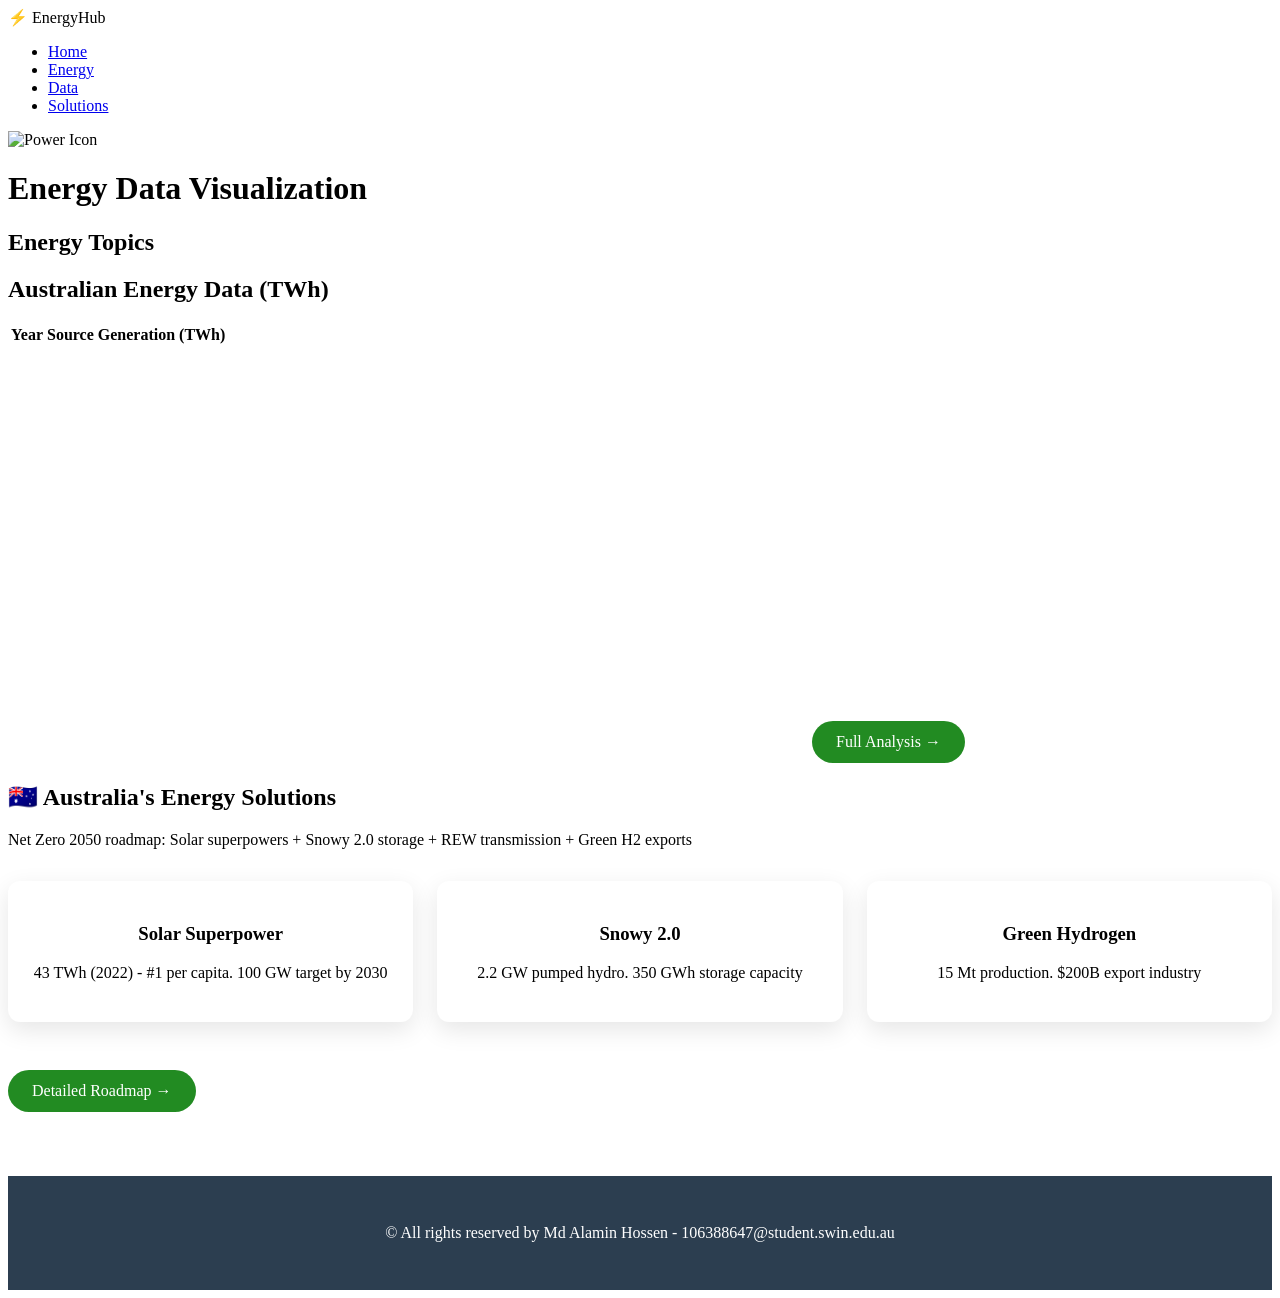
==== Exercise 0.2/index.html @ 3a70f4f9 "Add files via upload" ====
<!DOCTYPE html>
<html lang="en">
<head>
    <meta charset="UTF-8">
    <meta name="viewport" content="width=device-width, initial-scale=1.0">
    <title>Energy Data Webpage</title>
    <link rel="stylesheet" href="css/styles.css">
</head>
<body>
    <nav class="navbar">
        <div class="nav-container">
            <div class="logo">⚡ EnergyHub</div>
    <ul class="nav-links">
                <li><a href="index.html" class="active">Home</a></li>
                <li><a href="#energy-topics">Energy</a></li>
                <li><a href="pages/data-detail.html">Data</a></li>
                <li><a href="pages/solutions.html">Solutions</a></li>
            </ul>
        </div>
    </nav>
    <header>
        <img src="images/PowerIcon.png" alt="Power Icon" id="power-icon">
        <h1>Energy Data Visualization</h1>
    </header>
    
    <main>
        <section id="energy-topics">
            <h2>Energy Topics</h2>
            <div id="topic-gallery" class="gallery">
                <!-- Images populated by JS -->
            </div>
        </section>
        
        <section id="data-chart">
            <h2>Australian Energy Data (TWh)</h2>
            <table id="energy-table">
                <thead>
                    <tr>
                        <th>Year</th>
                        <th>Source</th>
                        <th>Generation (TWh)</th>
                    </tr>
                </thead>
                <tbody id="table-body">
                    <!-- Data populated by JS from CSV -->
                </tbody>
            </table>
            <canvas id="energy-chart" width="800" height="400"></canvas>
            <a href="pages/data-detail.html" class="btn">Full Analysis →</a>
        </section>
        <section id="energy-solutions">
            <h2>🇦🇺 Australia's Energy Solutions</h2>
            <p>Net Zero 2050 roadmap: Solar superpowers + Snowy 2.0 storage + REW transmission + Green H2 exports</p>
            <div class="solution-grid">
                <div class="solution-card">
                    <h3>Solar Superpower</h3>
                    <p>43 TWh (2022) - #1 per capita. 100 GW target by 2030</p>
                </div>
                <div class="solution-card">
                    <h3>Snowy 2.0</h3>
                    <p>2.2 GW pumped hydro. 350 GWh storage capacity</p>
                </div>
                <div class="solution-card">
                    <h3>Green Hydrogen</h3>
                    <p>15 Mt production. $200B export industry</p>
                </div>
            </div>
            <a href="pages/solutions.html" class="btn">Detailed Roadmap →</a>
        </section>
    </main>
    <style>
        .btn { background: #228B22; color: white; padding: 12px 24px; text-decoration: none; border-radius: 25px; display: inline-block; margin-top: 1rem; }
        .solution-grid { display: grid; grid-template-columns: repeat(auto-fit, minmax(250px, 1fr)); gap: 1.5rem; margin: 2rem 0; }
        .solution-card { background: white; padding: 1.5rem; border-radius: 12px; box-shadow: 0 8px 24px rgba(0,0,0,0.1); text-align: center; }
    </style>
    
    <script src="js/scripts.js"></script>
    <footer style="background: #2c3e50; color: white; text-align: center; padding: 2rem; margin-top: 4rem;">
        <p>&copy; All rights reserved by Md Alamin Hossen - 106388647@student.swin.edu.au</p>
    </footer>
</body>
</html>
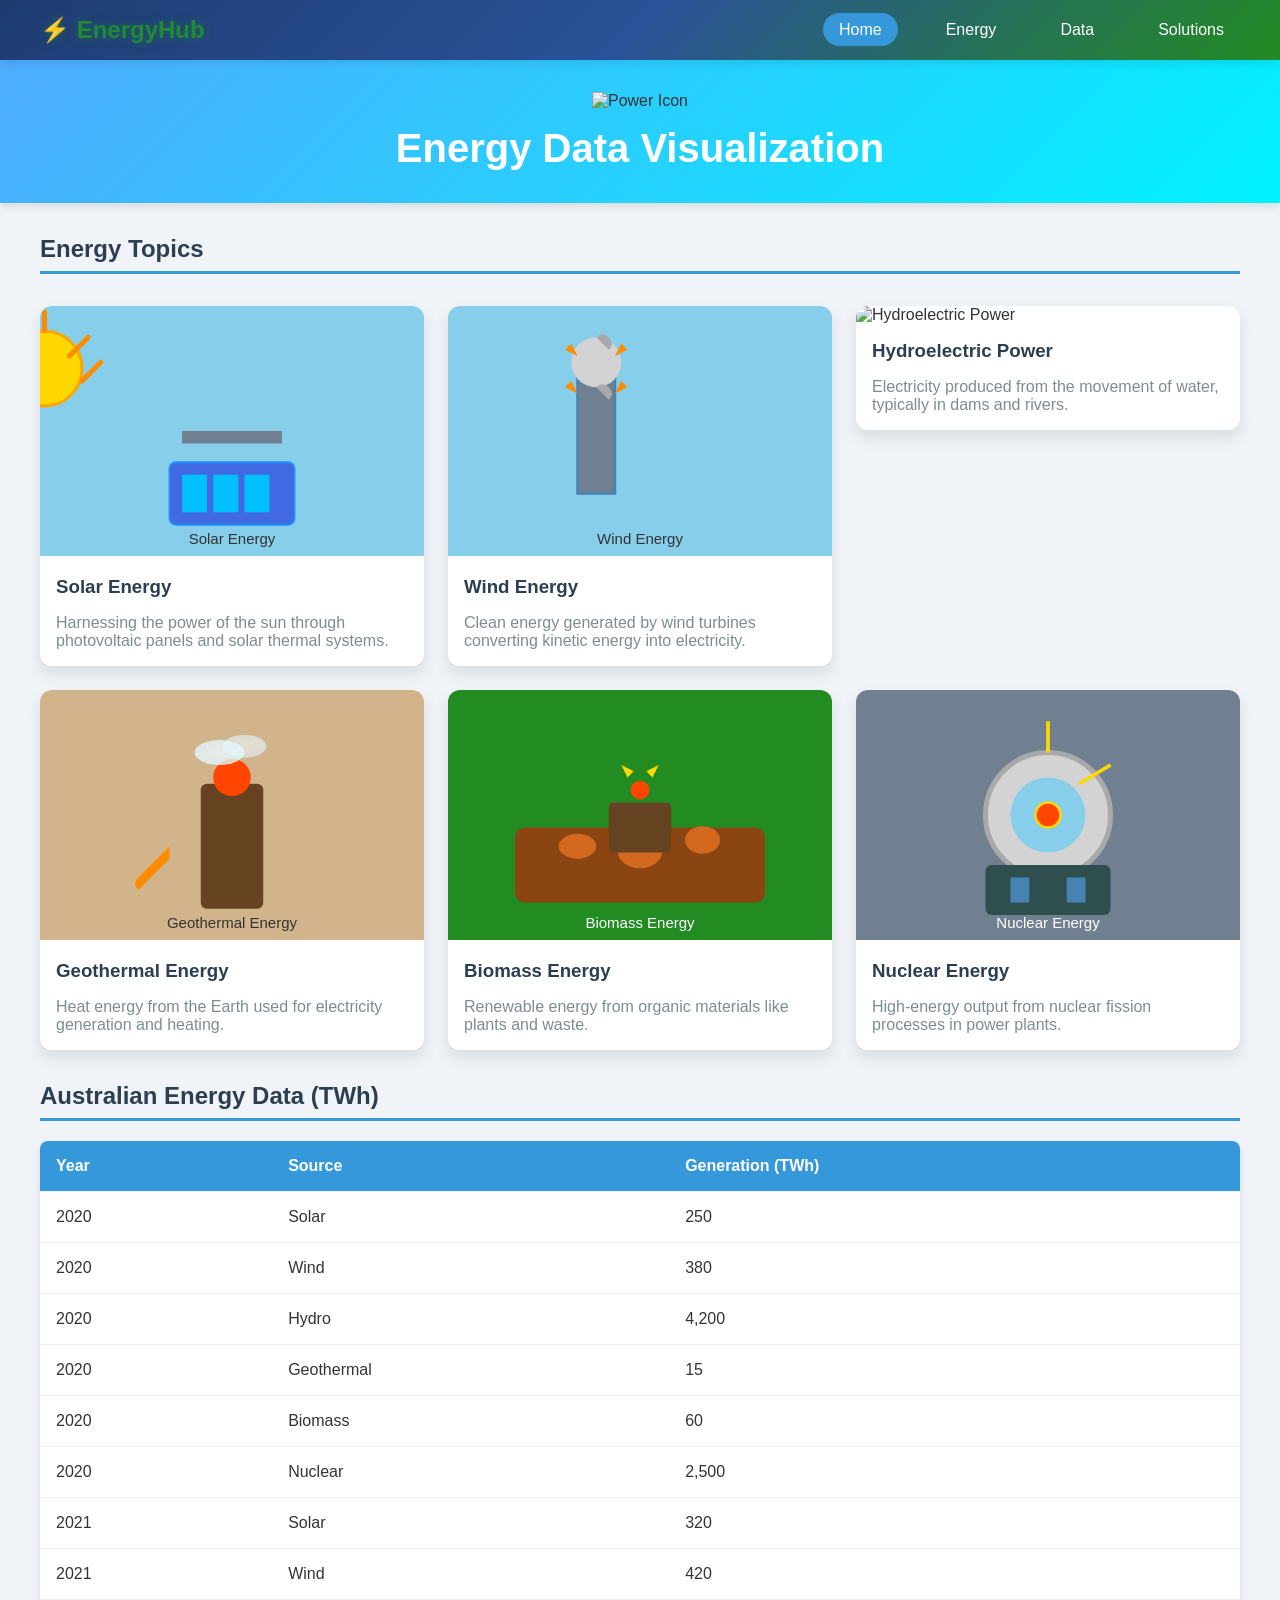
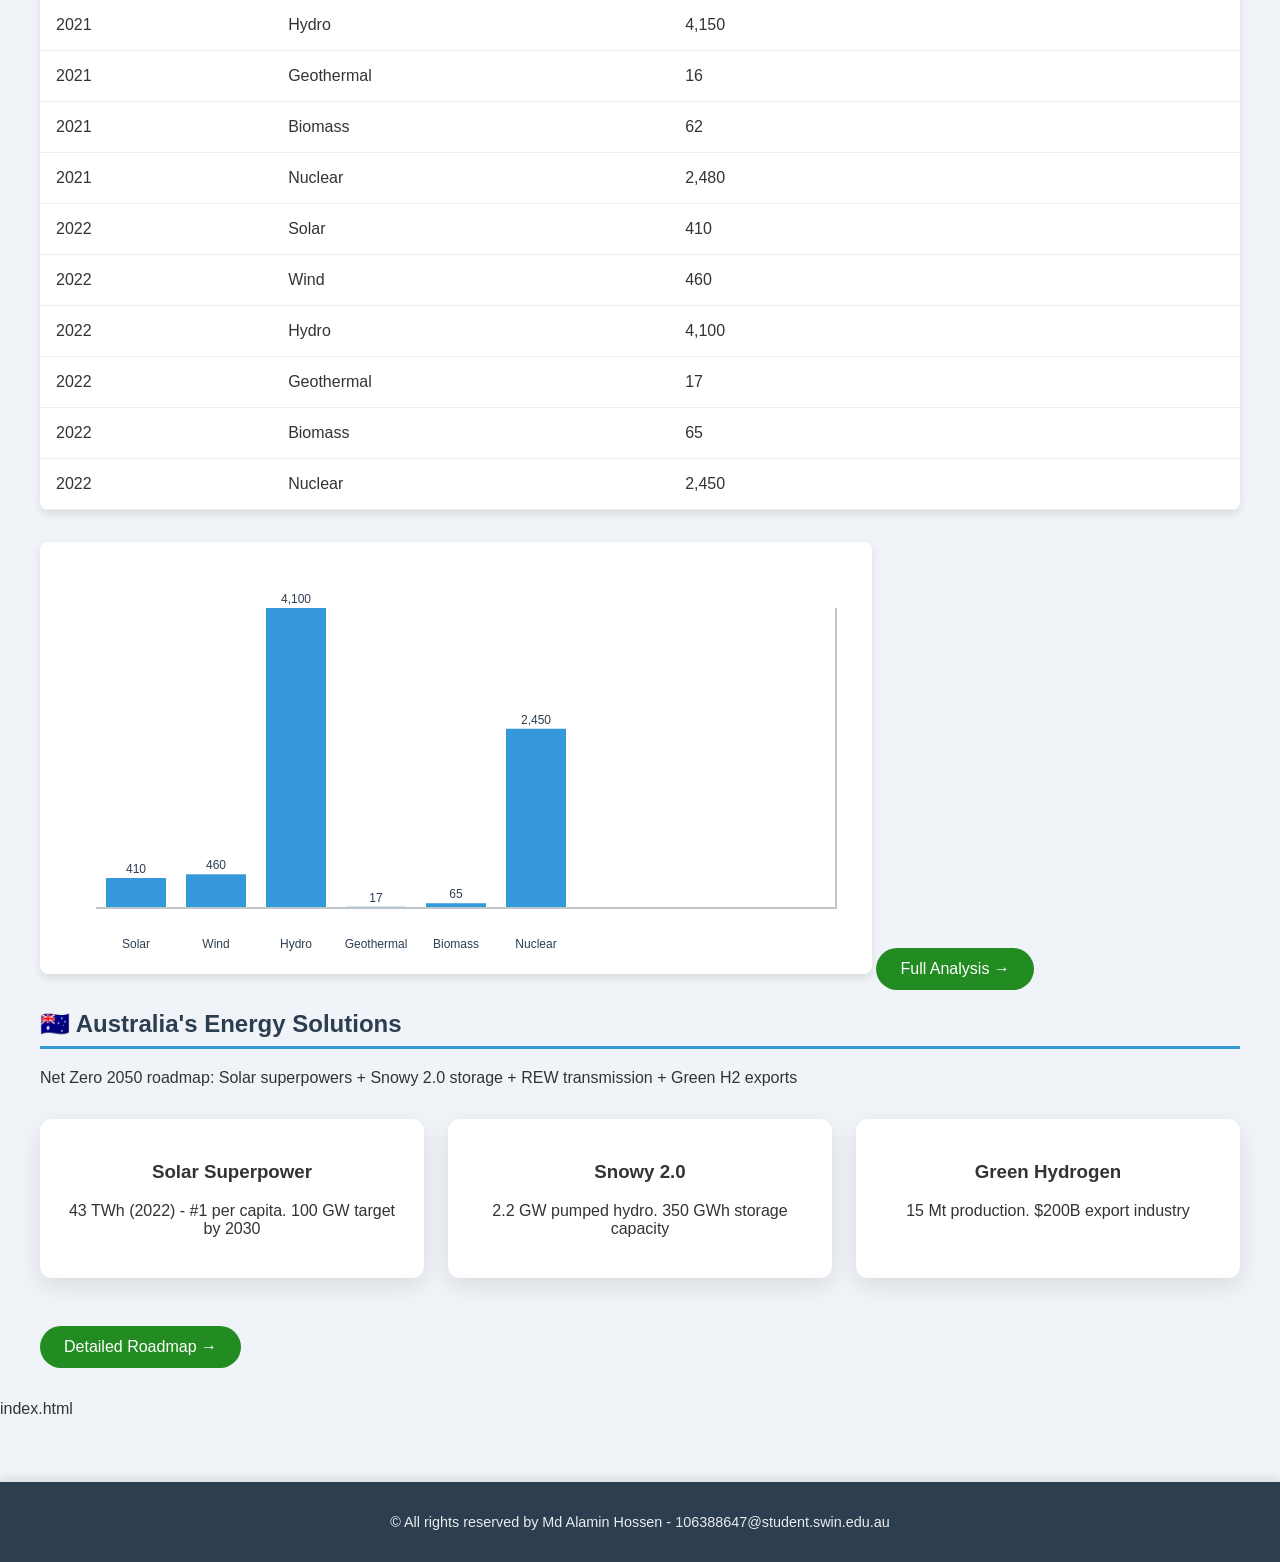
==== commit 0e6540b7: "Add files via upload" ====
--- a/Exercise 0.2/index.html
+++ b/Exercise 0.2/index.html
@@ -4,7 +4,8 @@
     <meta charset="UTF-8">
     <meta name="viewport" content="width=device-width, initial-scale=1.0">
     <title>Energy Data Webpage</title>
-    <link rel="stylesheet" href="css/styles.css">
+<link rel="stylesheet" href="styles.css">
+
 </head>
 <body>
     <nav class="navbar">
@@ -13,13 +14,15 @@
     <ul class="nav-links">
                 <li><a href="index.html" class="active">Home</a></li>
                 <li><a href="#energy-topics">Energy</a></li>
-                <li><a href="pages/data-detail.html">Data</a></li>
-                <li><a href="pages/solutions.html">Solutions</a></li>
+        <li><a href="data-detail.html">Data</a></li>
+                <li><a href="solutions.html">Solutions</a></li>
             </ul>
         </div>
     </nav>
+
     <header>
-        <img src="images/PowerIcon.png" alt="Power Icon" id="power-icon">
+    <img src="PowerIcon.png" alt="Power Icon" id="power-icon">
+
         <h1>Energy Data Visualization</h1>
     </header>
     
@@ -46,9 +49,10 @@
                 </tbody>
             </table>
             <canvas id="energy-chart" width="800" height="400"></canvas>
-            <a href="pages/data-detail.html" class="btn">Full Analysis →</a>
+            <a href="data-detail.html" class="btn">Full Analysis →</a>
         </section>
         <section id="energy-solutions">
+
             <h2>🇦🇺 Australia's Energy Solutions</h2>
             <p>Net Zero 2050 roadmap: Solar superpowers + Snowy 2.0 storage + REW transmission + Green H2 exports</p>
             <div class="solution-grid">
@@ -65,16 +69,21 @@
                     <p>15 Mt production. $200B export industry</p>
                 </div>
             </div>
-            <a href="pages/solutions.html" class="btn">Detailed Roadmap →</a>
+            <a href="solutions.html" class="btn">Detailed Roadmap →</a>
         </section>
     </main>
+
     <style>
         .btn { background: #228B22; color: white; padding: 12px 24px; text-decoration: none; border-radius: 25px; display: inline-block; margin-top: 1rem; }
         .solution-grid { display: grid; grid-template-columns: repeat(auto-fit, minmax(250px, 1fr)); gap: 1.5rem; margin: 2rem 0; }
         .solution-card { background: white; padding: 1.5rem; border-radius: 12px; box-shadow: 0 8px 24px rgba(0,0,0,0.1); text-align: center; }
     </style>
     
-    <script src="js/scripts.js"></script>
+<script src="scripts.js"></script>
+</xai:function_call)
+
+<xai:function_call name="edit_file">
+<parameter name="path">index.html
     <footer style="background: #2c3e50; color: white; text-align: center; padding: 2rem; margin-top: 4rem;">
         <p>&copy; All rights reserved by Md Alamin Hossen - 106388647@student.swin.edu.au</p>
     </footer>
--- a/Exercise 0.2/styles.css
+++ b/Exercise 0.2/styles.css
@@ -0,0 +1,283 @@
+/* styles.css */
+body {
+    font-family: 'Arial', sans-serif;
+    margin: 0;
+    padding: 0;
+    background-color: #f0f4f8;
+    color: #333;
+}
+
+header {
+    background: linear-gradient(135deg, #4facfe 0%, #00f2fe 100%);
+    text-align: center;
+    padding: 2rem;
+    box-shadow: 0 4px 8px rgba(0,0,0,0.1);
+}
+
+#power-icon {
+    width: 80px;
+    height: 80px;
+    margin-bottom: 1rem;
+}
+
+h1 {
+    color: white;
+    font-size: 2.5rem;
+    margin: 0;
+}
+
+main {
+    max-width: 1200px;
+    margin: 2rem auto;
+    padding: 0 1rem;
+}
+
+h2 {
+    color: #2c3e50;
+    border-bottom: 3px solid #3498db;
+    padding-bottom: 0.5rem;
+}
+
+.gallery {
+    display: grid;
+    grid-template-columns: repeat(auto-fit, minmax(300px, 1fr));
+    gap: 1.5rem;
+    margin: 2rem 0;
+}
+
+.gallery-item {
+    background: white;
+    border-radius: 12px;
+    overflow: hidden;
+    box-shadow: 0 8px 16px rgba(0,0,0,0.1);
+    transition: transform 0.3s ease, box-shadow 0.3s ease;
+}
+
+.gallery-item:hover {
+    transform: translateY(-5px);
+    box-shadow: 0 12px 24px rgba(0,0,0,0.15);
+}
+
+.gallery-item img {
+    width: 100%;
+    height: 250px;
+    object-fit: cover;
+}
+
+.gallery-item h3 {
+    padding: 1rem;
+    margin: 0;
+    color: #2c3e50;
+}
+
+.gallery-item p {
+    padding: 0 1rem 1rem;
+    margin: 0;
+    color: #7f8c8d;
+}
+
+.gallery-link {
+    text-decoration: none;
+    color: inherit;
+}
+
+.gallery-link .gallery-item:hover {
+    cursor: pointer;
+}
+
+.back-btn {
+    position: fixed;
+    top: 20px;
+    left: 20px;
+    background: #3498db;
+    color: white;
+    padding: 10px 20px;
+    text-decoration: none;
+    border-radius: 25px;
+    box-shadow: 0 4px 8px rgba(0,0,0,0.2);
+    z-index: 1000;
+}
+
+.back-btn:hover {
+    background: #2980b9;
+}
+
+.detail-hero {
+    width: 100%;
+    max-height: 400px;
+    object-fit: cover;
+}
+
+/* Navigation Bar */
+.navbar {
+    background: linear-gradient(135deg, #2c3e50 0%, #34495e 100%);
+    padding: 1rem 0;
+    position: sticky;
+    top: 0;
+    z-index: 1001;
+    box-shadow: 0 2px 10px rgba(0,0,0,0.1);
+}
+
+.nav-container {
+    max-width: 1200px;
+    margin: 0 auto;
+    padding: 0 1rem;
+    display: flex;
+    justify-content: space-between;
+    align-items: center;
+}
+
+.logo {
+    font-size: 1.5rem;
+    font-weight: bold;
+    color: #218838;
+    text-shadow: 0 0 10px rgba(34, 139, 34, 0.5);
+}
+
+.navbar {
+    background: linear-gradient(135deg, #1e3c72 0%, #2a5298 50%, #228B22 100%) !important;
+}
+
+.nav-links {
+    display: flex;
+    list-style: none;
+    margin: 0;
+    padding: 0;
+    gap: 2rem;
+}
+
+.nav-links a {
+    color: white;
+    text-decoration: none;
+    font-weight: 500;
+    padding: 0.5rem 1rem;
+    border-radius: 25px;
+    transition: all 0.3s ease;
+}
+
+.nav-links a:hover, .nav-links a.active {
+    background: #3498db;
+    transform: translateY(-2px);
+}
+
+@media (max-width: 768px) {
+    .nav-links {
+        gap: 1rem;
+    }
+    
+    .nav-links a {
+        padding: 0.4rem 0.8rem;
+        font-size: 0.9rem;
+    }
+}
+
+/* Enhanced Detail Layout */
+.detail-container {
+    max-width: 1200px;
+    margin: 0 auto;
+    padding: 2rem 1rem;
+}
+
+.detail-section {
+    margin-bottom: 3rem;
+    background: white;
+    padding: 2rem;
+    border-radius: 12px;
+    box-shadow: 0 8px 24px rgba(0,0,0,0.1);
+}
+
+.detail-grid {
+    display: grid;
+    grid-template-columns: 2fr 1fr;
+    gap: 2rem;
+}
+
+.stats-card {
+    background: linear-gradient(135deg, #3498db, #2980b9);
+    color: white;
+    padding: 1.5rem;
+    border-radius: 12px;
+}
+
+.pros-cons {
+    display: flex;
+    gap: 1rem;
+}
+
+.pros, .cons {
+    flex: 1;
+}
+
+.pros {
+    background: #27ae60;
+}
+
+.cons {
+    background: #e74c3c;
+}
+
+@media (max-width: 768px) {
+    .detail-grid {
+        grid-template-columns: 1fr;
+    }
+    
+    .pros-cons {
+        flex-direction: column;
+    }
+}
+
+#energy-table {
+    width: 100%;
+    border-collapse: collapse;
+    margin: 1rem 0;
+    background: white;
+    border-radius: 8px;
+    overflow: hidden;
+    box-shadow: 0 4px 8px rgba(0,0,0,0.1);
+}
+
+#energy-table th,
+#energy-table td {
+    padding: 1rem;
+    text-align: left;
+    border-bottom: 1px solid #eee;
+}
+
+#energy-table th {
+    background: #3498db;
+    color: white;
+}
+
+#energy-chart {
+    max-width: 100%;
+    margin-top: 1rem;
+    background: white;
+    border-radius: 8px;
+    padding: 1rem;
+    box-shadow: 0 4px 8px rgba(0,0,0,0.1);
+}
+
+@media (max-width: 768px) {
+    .gallery {
+        grid-template-columns: 1fr;
+    }
+    
+    h1 {
+        font-size: 2rem;
+    }
+}
+
+footer {
+    background: linear-gradient(135deg, #2c3e50 0%, #34495e 100%);
+    color: white;
+    text-align: center;
+    padding: 2rem;
+    margin-top: 4rem;
+    box-shadow: 0 -4px 8px rgba(0,0,0,0.1);
+}
+
+footer p {
+    margin: 0;
+    font-size: 0.9rem;
+    opacity: 0.9;
+}
